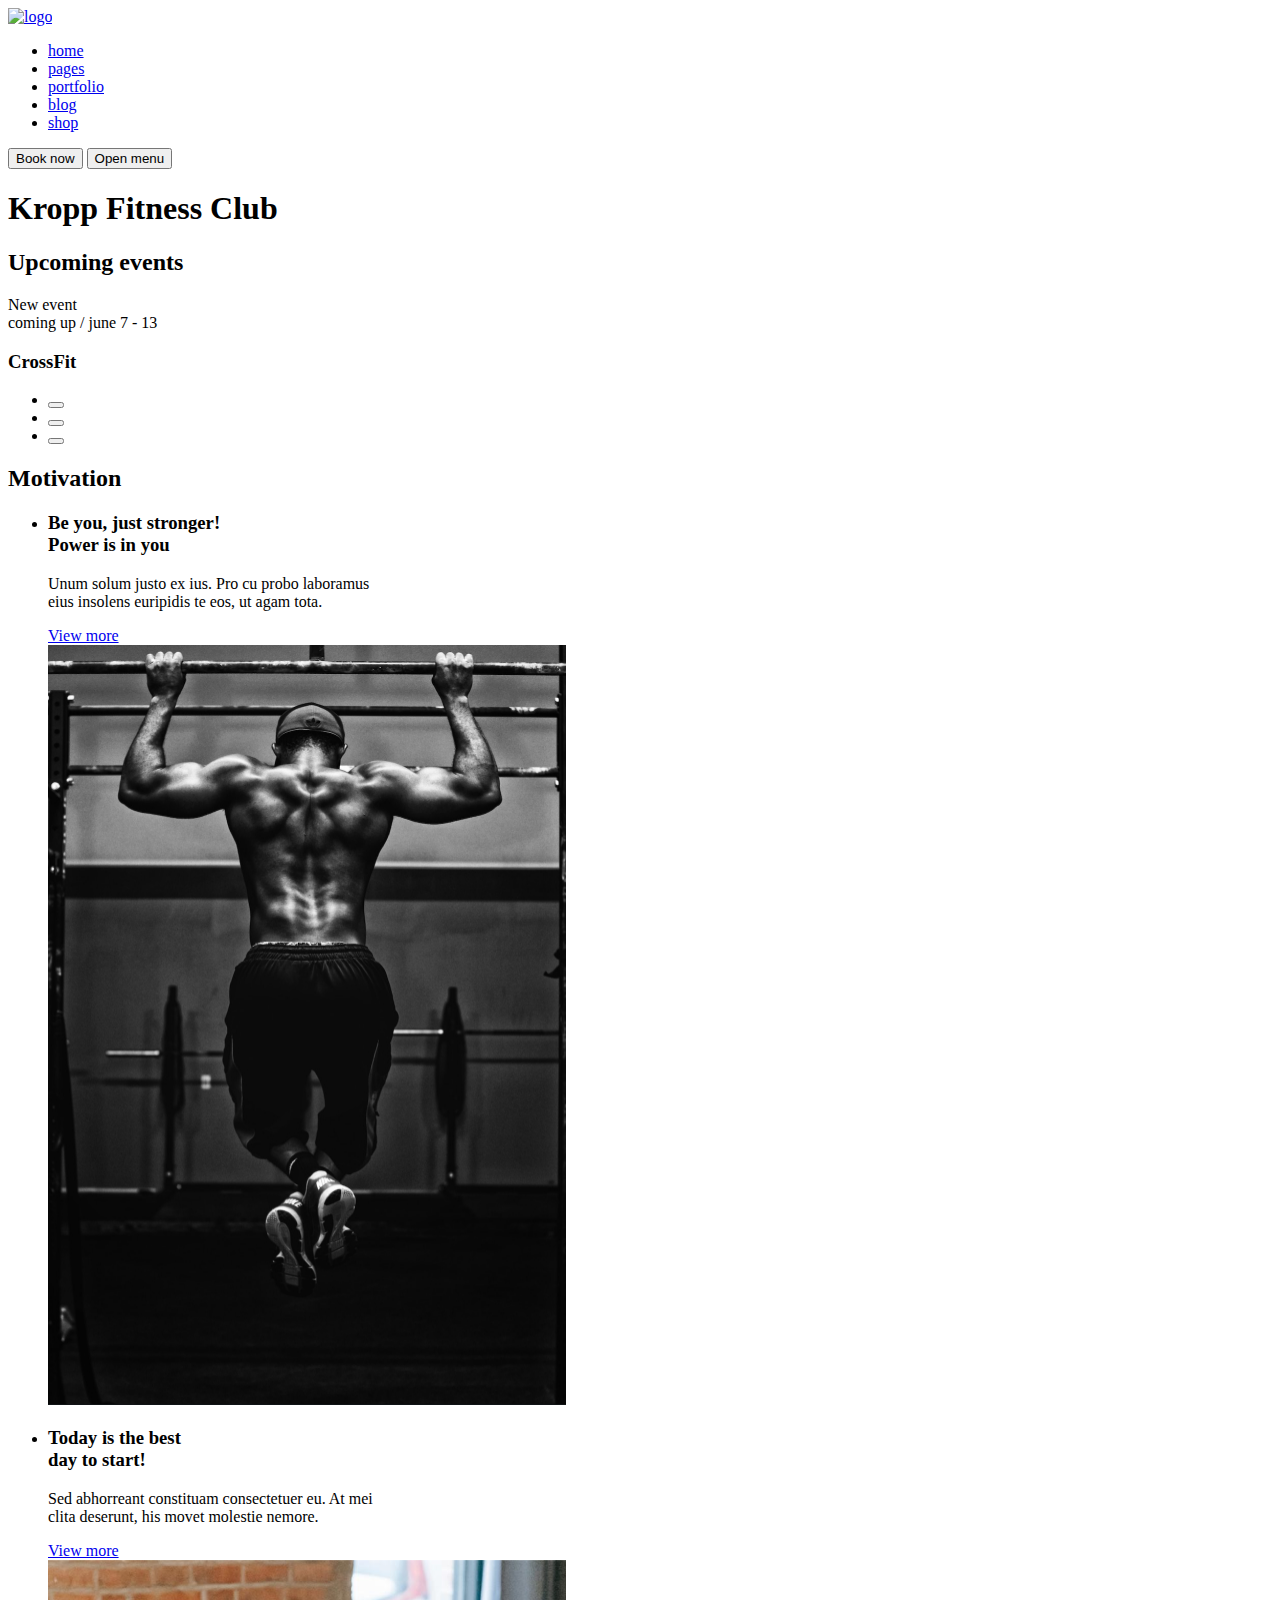
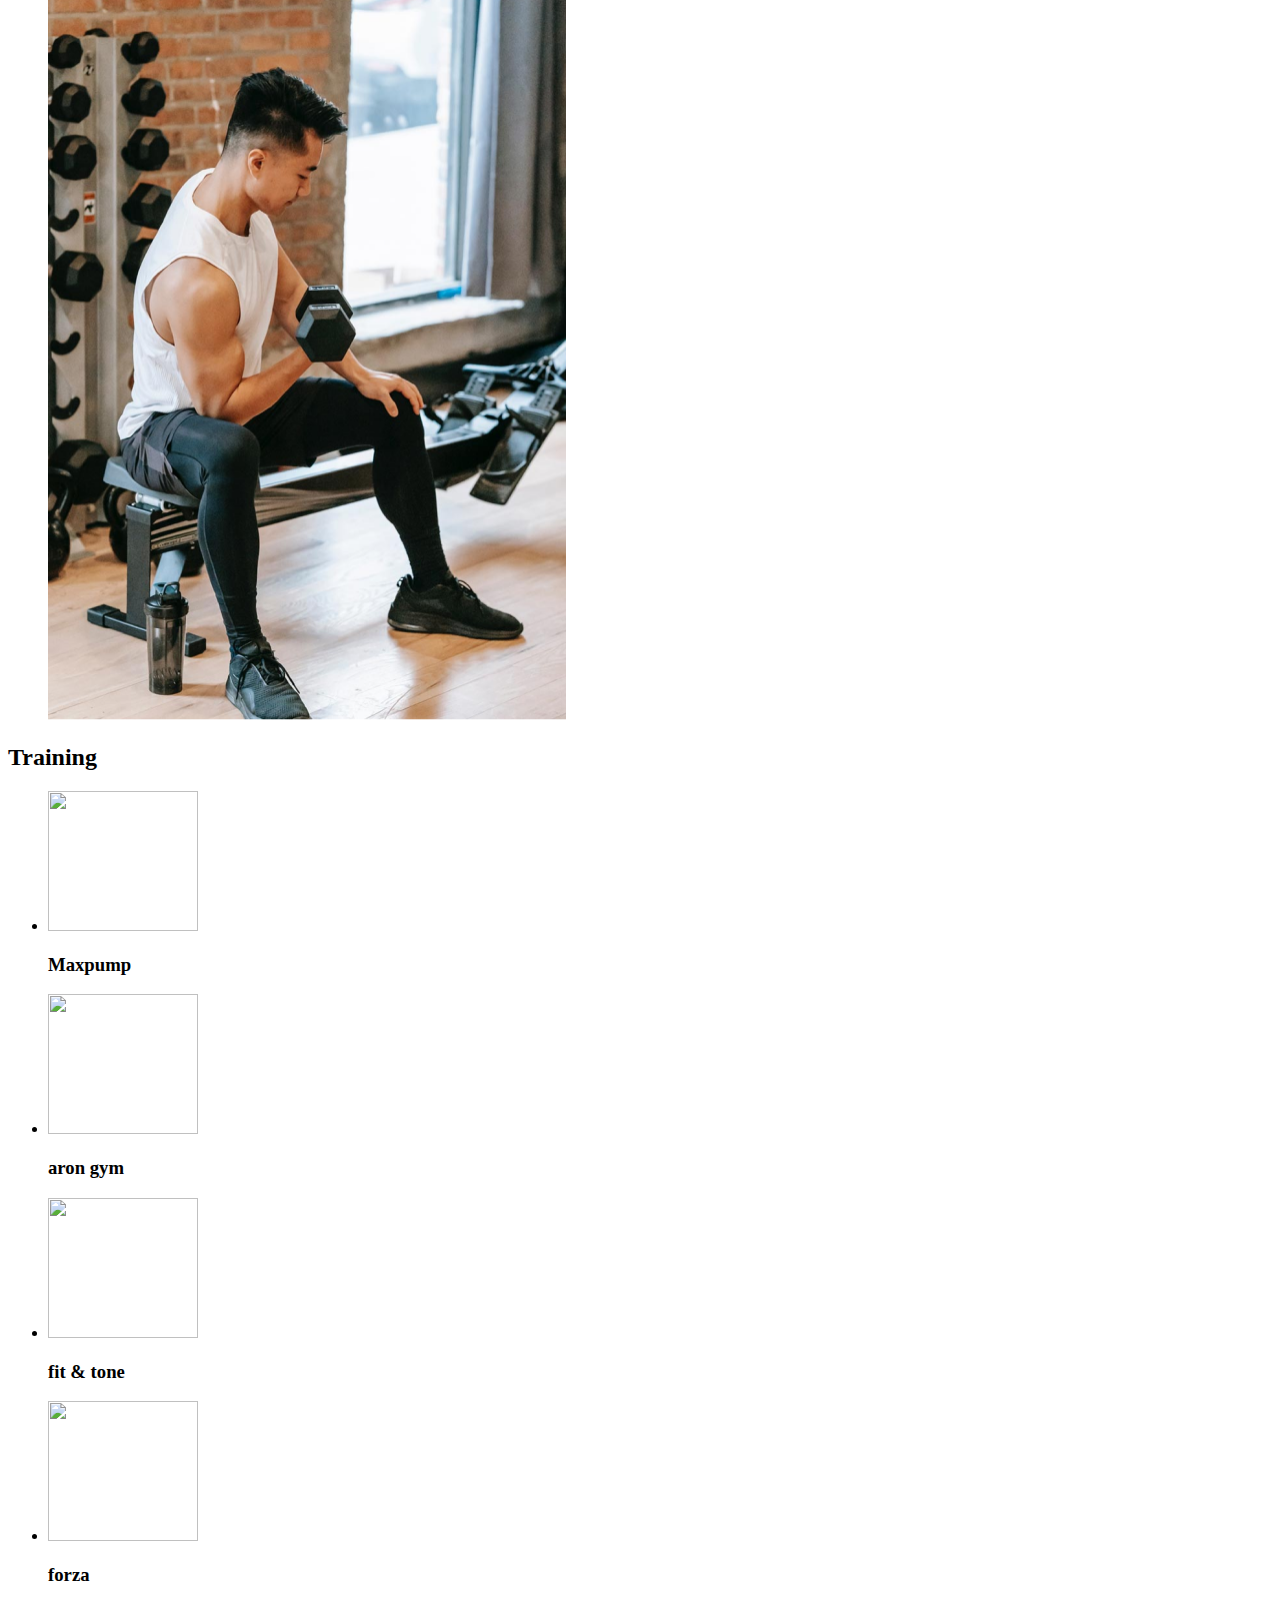
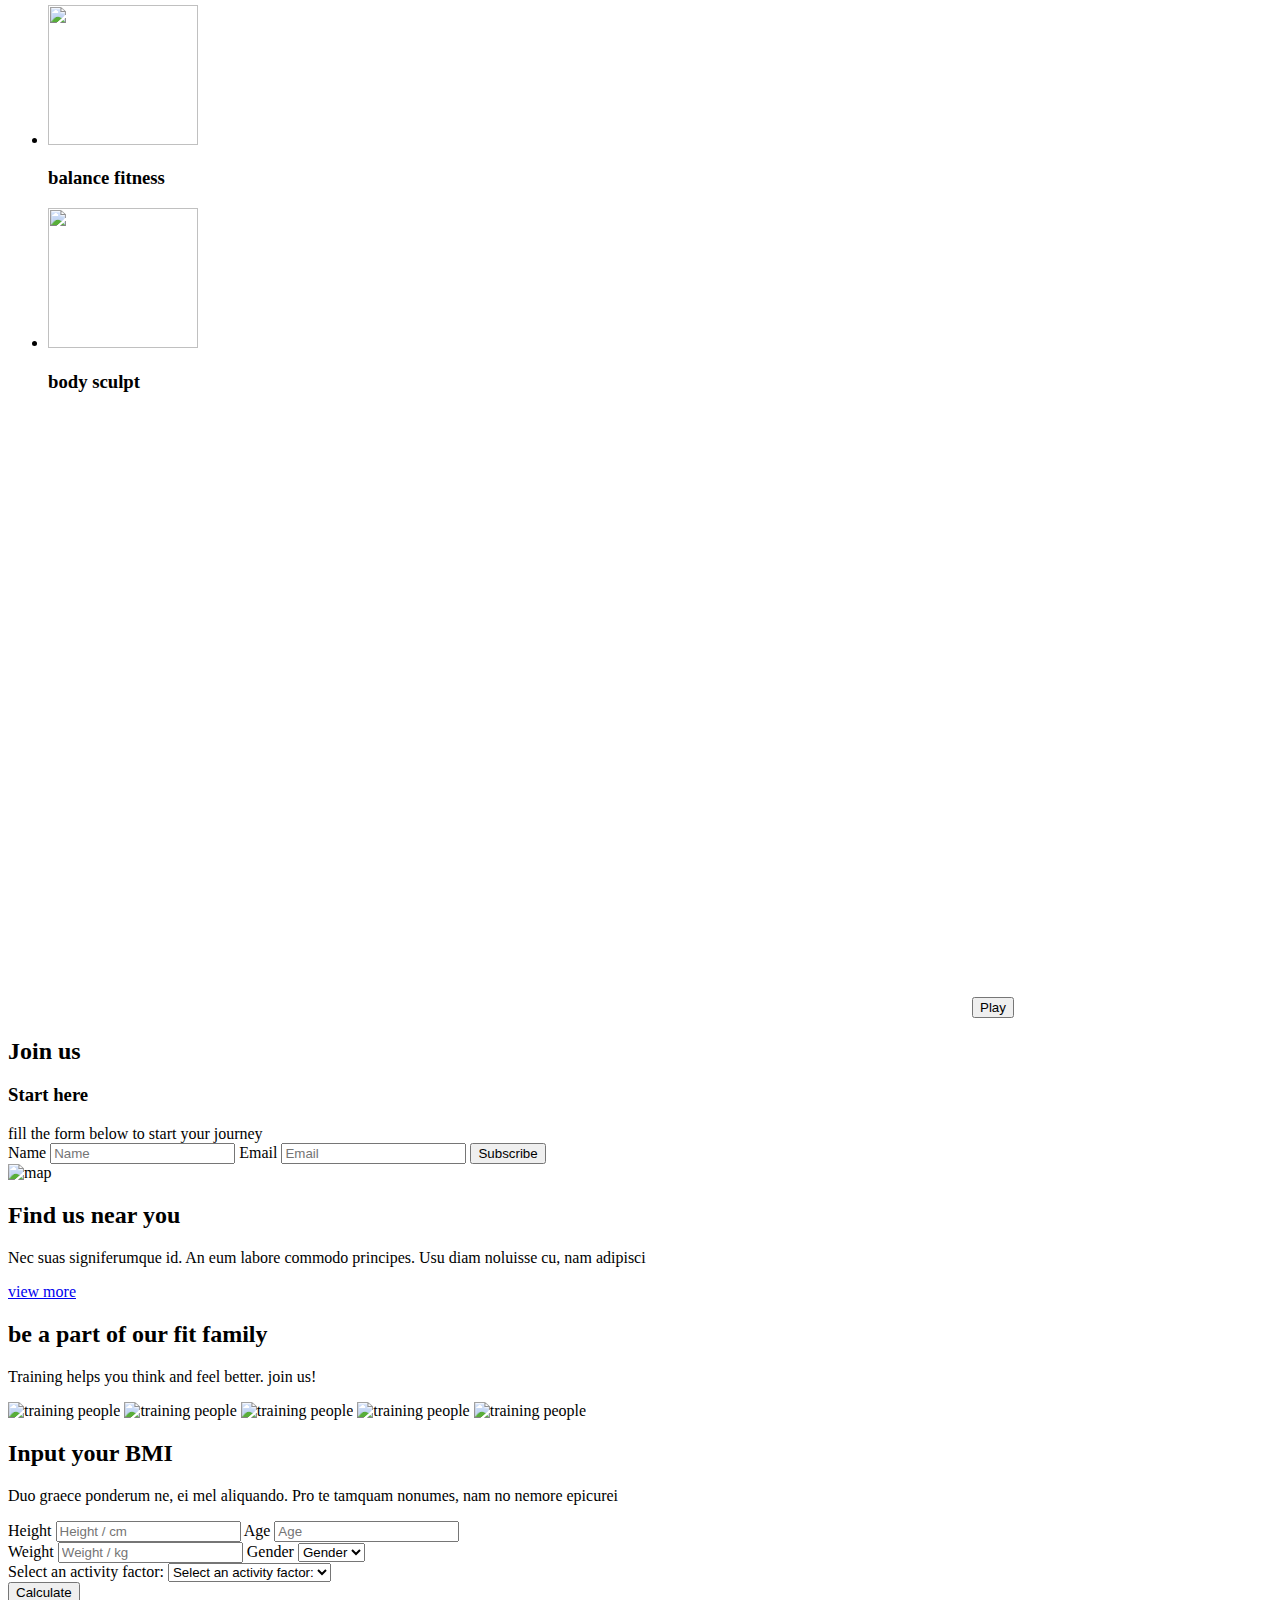
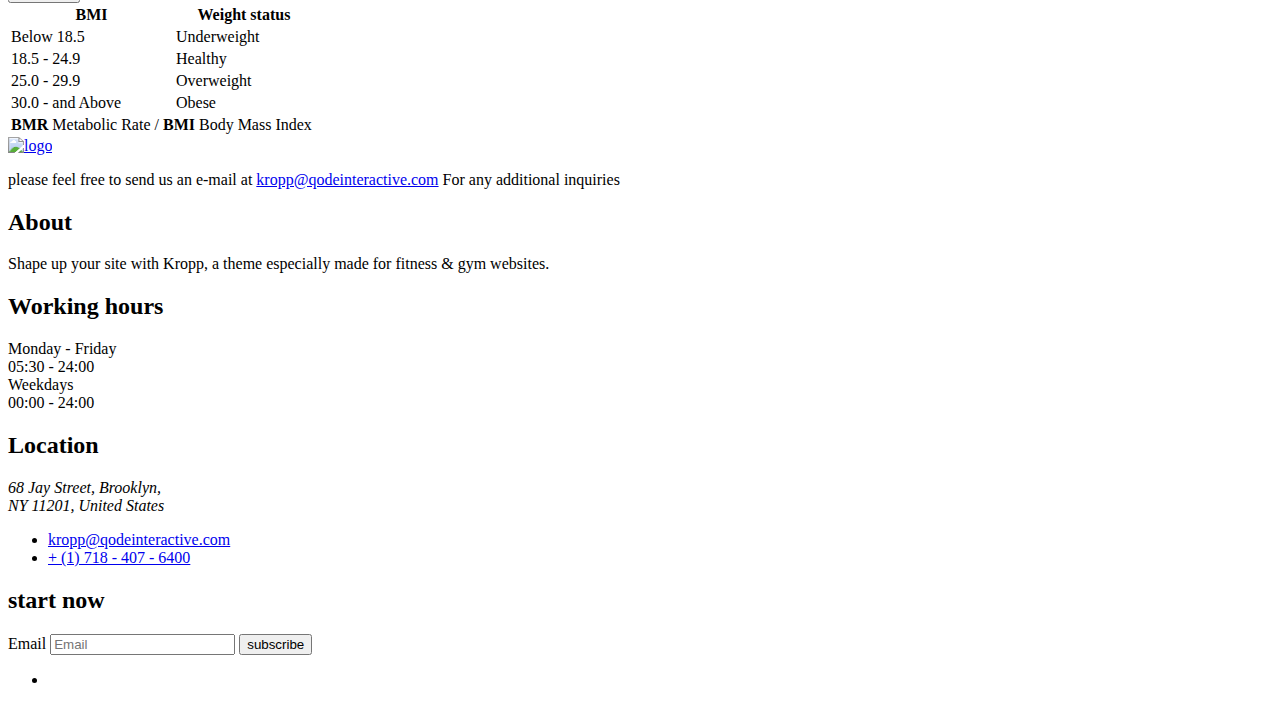
==== kropp/index.html @ 41c8ba0c "Add files via upload" ====
<!DOCTYPE html>
<html lang="en">
<head>
    <meta charset="UTF-8">
    <meta name="viewport" content="width=device-width, initial-scale=1.0">
    <title>CrossFit</title>
    <link rel="stylesheet" href="/src/css/style.css">
    <script src="/src/js/script.js"></script>
</head>
<body>
    <header class="header">
        <a href="/" class="header__logo">
            <img src="/src/icons/header-logo.png" alt="logo" class="header__logo-img" loading="lazy"><!-- loading="lazy" - атрибут лінивої загрузки можеш до всіх тегів img ставити його і не задумуватись чи треба чи ні, а можеш не до всіх, як хочеш -->
        </a> <!-- / - це ще одна заглушка окрім # -->
        
        <nav class="header-menu">
            <ul class="header-menu__list"><!-- маркерований неупорядочний список -->
                <li class="header-menu__item"><a href="/" class="header-menu__link current">home</a></li>
                <li class="header-menu__item"><a href="/" class="header-menu__link">pages</a></li>
                <li class="header-menu__item"><a href="/" class="header-menu__link">portfolio</a></li>
                <li class="header-menu__item"><a href="/" class="header-menu__link">blog</a></li>
                <li class="header-menu__item"><a href="/" class="header-menu__link">shop</a></li>
            </ul>
        </nav>
        
        <div class="header-actions">
            <button class="header-button">
                Book now
            </button>
            <button class="header-burger" type="button" title="Open menu">

                <span class="visually-hidden">Open menu</span>
                <span class="header-burger-line"></span><span class="header-burger-line"></span><span class="header-burger-line"></span>
            </button>
        </div>


    </header>

    <main class="content">
        <h1 class="visually-hidden">Kropp Fitness Club</h1>
        <section class="banner">
            <h2 class="visually-hidden">Upcoming events</h2>
            <div class="banner-body">
                <div class="banner-body__info">New event <br>
                    coming up / <time datetime="06-07">june 7</time>&nbsp;-&nbsp;<time datetime="06-13">13</time></div><!-- &nbsp; - це спецільний символ сутності пробіл короче -->
                <h3 class="banner-body__title">CrossFit</h3>
            </div>
            <div class="banner-pagination">
                <ul class="banner-pagination__list">
                    <li class="banner-pagination__item">
                        <button class="banner-pagination__button" type="button">

                        </button>
                    </li>
                    <li class="banner-pagination__item">
                        <button class="banner-pagination__button" type="button">
                            
                        </button>
                    </li>
                    <li class="banner-pagination__item">
                        <button class="banner-pagination__button current" type="button">
                            
                        </button>
                    </li>
                </ul>
            </div>
        </section><!-- Краще задавай всім кнопкам атрибут type бо якщо вони будуть у форма тобудуть проблеми бо тоді це будуть не кнопки а сабміти і вони обновлятимуть сторінку -->

        <section class="motivation">
            <h2 class="visually-hidden">Motivation</h2>
            <ul class="motivation__list">
                <li class="motivation__item">
                    <div class="motivation-card container">
                        <div class="motivation-card__body">
                            <h3 class="motivation-card__title backdrop-title title-medium" data-title="Strong"><!-- backdrop-title це для використання в інших тайтлах де похожа структура зборки, там де плюс і на задньому фоні прозорі надписі(клас створений щоб не повторювати одне і те саме декілька раз) --> <!-- data-title текст Strong будемо виводити за допомогою CSS -->
                                Be you, just stronger! <br> Power is in you
                            </h3>
                            <div class="motivation-card__descr">
                                <p>Unum solum justo ex ius. Pro cu probo laboramus <br> eius insolens euripidis te eos, ut agam tota.</p><!-- це тег параграфа, використовуй його щоб вставити якийсь мелкий текст -->
                            </div>
                            <a href="/" class="motivation-card__link button transparent">View more
                            </a>
                        </div>
                        <img src="./icons/pull-up.jpg" alt="pull-up" class="motivation-card__img" width="518" height="760">
                    </div><!-- клас контейнер обмежує ширину виосоту і тд -->
                </li>
                <li class="motivation__item">
                    <div class="motivation-card container">
                        <div class="motivation-card__body">
                            <h3 class="motivation-card__title backdrop-title title-medium" data-title="Strong"><!-- backdrop-title це для використання в інших тайтлах де похожа структура зборки, там де плюс і на задньому фоні прозорі надписі(клас створений щоб не повторювати одне і те саме декілька раз) --> <!-- data-title текст Strong будемо виводити за допомогою CSS -->
                                Today is the best <br> day to start!
                            </h3>
                            <div class="motivation-card__descr">
                                <p>Sed abhorreant constituam consectetuer eu. At mei <br> clita deserunt, his movet molestie nemore.</p><!-- це тег параграфа, використовуй його щоб вставити якийсь мелкий текст -->
                            </div>
                            <a href="/" class="motivation-card__link button transparent">View more
                            </a>
                        </div>
                        <img src="./icons/lifting_dumbbells.jpg" alt="man_dumbbells" class="motivation-card__img" width="518" height="760">
                    </div><!-- клас контейнер обмежує ширину виосоту і тд -->
                </li>
            </ul>
        </section>

        <section class="training">
            <h2 class="visually-hidden">Training</h2>
            <ul class="training-list">
                <li class="training-list__item">
                    <img src="/src/icons/inner.svg" alt="" class="training-list__img" width="150" height="140"><!-- якщо в alt нічого не вставити(не видаляти а нічого не вставити то скрінрідер пропустить це зображення) -->
                    <h3 class="training-list__title">Maxpump</h3>
                </li>
                <li class="training-list__item">
                    <img src="/src/icons/triangle.svg" alt="" class="training-list__img" width="150" height="140"><!-- якщо в alt нічого не вставити(не видаляти а нічого не вставити то скрінрідер пропустить це зображення) -->
                    <h3 class="training-list__title">aron gym</h3>
                </li>
                <li class="training-list__item">
                    <img src="/src/icons/Frame.svg" alt="" class="training-list__img" width="150" height="140"><!-- якщо в alt нічого не вставити(не видаляти а нічого не вставити то скрінрідер пропустить це зображення) -->
                    <h3 class="training-list__title">fit & tone</h3>
                </li>
                <li class="training-list__item">
                    <img src="/src/icons/forza.svg" alt="" class="training-list__img" width="150" height="140"><!-- якщо в alt нічого не вставити(не видаляти а нічого не вставити то скрінрідер пропустить це зображення) -->
                    <h3 class="training-list__title">forza</h3>
                </li>
                <li class="training-list__item">
                    <img src="/src/icons/spiral.svg" alt="" class="training-list__img" width="150" height="140"><!-- якщо в alt нічого не вставити(не видаляти а нічого не вставити то скрінрідер пропустить це зображення) -->
                    <h3 class="training-list__title">balance fitness</h3>
                </li>
                <li class="training-list__item">
                    <img src="/src/icons/sixtor.svg" alt="" class="training-list__img" width="150" height="140"><!-- якщо в alt нічого не вставити(не видаляти а нічого не вставити то скрінрідер пропустить це зображення) -->
                    <h3 class="training-list__title">body sculpt</h3>
                </li>
            </ul>
        </section>

        <section class="join-us">
            <div class="join-us__video-wrapper">
                <video src="" class="join-us__video" width="960" height="600" poster="/src/icons/body9.jpg"></video>
                <button class="join-us__play">Play</button>
            </div>
            <div class="join-us__body container">
                <h2 class="join-us__title">
                    Join us
                </h2>
                <form action="" class="join-us__form">
                    <header class="join-us__form-header">
                        <h3 class="join-us__form-title backdrop-title centered title-big" data-title="Go!">Start here<!-- data-title це атрибут/текст на фон --></h3>
                        <div class="join-us__form-subtitle">
                            fill the form below to start your journey
                        </div>
                    </header>
                    <div class="join-us__form-body">
                        <label class="visually-hidden" for="username">Name</label>
                        <input type="text" class="join-us__form-input input" id="username" placeholder="Name">

                        <label class="visually-hidden" for="email">Email</label>
                        <input type="text" class="join-us__form-input input" id="email" placeholder="Email" type="email">
                        <button class="join-us__form-button button transparent" type="submit">Subscribe</button>
                    </div>
                </form>
            </div>
        </section>

        <section class="location">
            <img src="/src/icons/div.gm-style.jpg" alt="map" class="location__map" width="960" height="600">
            <div class="location__body">
                <h2 class="location__title title-medium backdrop-title centered" data-title="look">Find us near you</h2>
            <div class="location__descr">
                <p>Nec suas signiferumque id. An eum labore commodo principes. Usu diam noluisse cu, nam adipisci</p>
            </div>
            <a href="/" class="location__button button transparent">view more</a>
            </div>
        </section>

        <section class="family">
            <header class="family-header container">
                <h2 class="family__title title-big backdrop-title centered" data-title="part">
                    be a part of our fit family
                </h2>
                <div class="family__descr section-descr">
                    <p>
                        Training helps you think and feel better. join us!
                    </p>
                </div>
            </header>
            <div class="family__body container-wide">
                <img src="/src/img/family/6.jpg" alt="training people" class="family__img" width="414" height="479">
                <img src="/src/img/family/2.jpg" alt="training people" class="family__img" width="744" height="479">
                <img src="/src/img/family/3.jpg" alt="training people" class="family__img" width="396" height="479">
                <img src="/src/img/family/4.jpg" alt="training people" class="family__img" width="396" height="479">
                <img src="/src/img/family/6.jpg" alt="training people" class="family__img" width="414" height="479">
            </div>
        </section>

        <section class="calculate">
            <div class="calculate__inner container">
                <div class="calculate__body">
                    <h2 class="calculate__title title-medium backdrop-title" data-title="BMI">
                        Input your BMI
                    </h2>
                    <div class="calculate__descr">
                        <p>Duo graece ponderum ne, ei mel aliquando. Pro te tamquam nonumes, nam no nemore epicurei</p>
                    </div>
                    <form class="calculate__form">
                        <div class="calculate__form-body">
                            <div>
                                <label class="visually-hidden" for="Height">Height</label>
                                <input type="text" class="calculate__form-input input" id="Height" type="number" placeholder="Height / cm">
                                <label class="visually-hidden" for="Age">Age</label>
                                <input type="text" class="calculate__form-input input" id="Age" type="number" placeholder="Age">
                            </div>
                            <div>
                                <label class="visually-hidden" for="Weight">Weight</label>
                                <input type="text" class="calculate__form-input input" id="Weight" type="number" placeholder="Weight / kg">
                                <label class="visually-hidden" for="gender">Gender</label>
                                <select name="" id="" class="calculate__input input" id="gender" required>
                                <option value="" disabled selected>Gender</option><!-- тут зробили так щоб писалось на формі гендер поки користувач не почне вибирати свій гендер -->
                                <option value="male">Male</option><!-- тут зробили вибір гендеру -->
                                <option value="female">Female</option>
                                </select>
                            </div>
                            <label class="visually-hidden" for="activity-factor">Select an activity factor:</label>
                            <select name="" id="" class="calculate__input input wide" id="activity-factor" required>
                                <option value="" disabled selected>Select an activity factor:</option><!-- тут зробили так щоб писалось на формі гендер поки користувач не почне вибирати свій гендер -->
                                <option value="1">1</option><!-- тут зробили вибір гендеру -->
                                <option value="2">2</option>
                            </select>

                        </div>
                        <button class="calculate__button button transparent" type="submit">
                            Calculate
                        </button>
                    </form>
                </div>
                <div class="calculate__wrapper">
                    <table class="calculate__table">
                        <!-- тут симантичні теги -->
                        <thead>
                            <tr>
                                <th>BMI</th>
                                <th>Weight status</th>
                            </tr>
                        </thead>
                        <tbody>
                            <tr>
                                <td>Below 18.5</td>
                                <td>Underweight</td>
                            </tr>
                            <tr>
                                <td>18.5 - 24.9</td>
                                <td>Healthy</td>
                            </tr>
                            <tr>
                                <td>25.0 - 29.9</td>
                                <td>Overweight</td>
                            </tr>
                            <tr>
                                <td>30.0 - and Above</td>
                                <td>Obese</td>
                            </tr>
                        </tbody>
                        <tfoot>
                            <tr>
                                <td colspan="2"><b>BMR</b><!-- шоб жирний текст був -->  Metabolic Rate / <b>BMI</b>  Body Mass Index</td>
                            </tr>
                        </tfoot>
                    </table><!-- симантичні теги і ще якась фігня в середині по типу ul i li -->
                </div>
            </div>
        </section>
        
    </main><!-- футер за main має бути -->
    <footer class="footer">
        <div class="footer__main">
            <div class="footer__main-inner container">
                <header class="footer__header">
                    <a href="/" class="footer__logo">
                        <img src="/src/icons/header-logo.png" alt="logo" class="footer__logo-img" width="270" height="50" loading="lazy"><!-- loading="lazy" - атрибут лінивої загрузки можеш до всіх тегів img ставити його і не задумуватись чи треба чи ні, а можеш не до всіх, як хочеш -->
                    </a>
                    <p class="footer__descr">
                        please feel free to send us an e-mail at <!-- це класна фіча щоб користувачу браузер предложив переключитись на пошту для письма --><a href="mailto:kropp@qodeinteractive.com">kropp@qodeinteractive.com</a> For any additional inquiries
                    </p>
                </header>
                <div class="footer__body">
                    <div class="footer__column">
                        <h2 class="footer__column-title">
                            About
                        </h2>
                        <p class="footer__about">
                            Shape up your site with Kropp,
                            a theme especially made for
                            fitness & gym websites.
                        </p>
                    </div>
                    <div class="footer__column">
                        <h2 class="footer__column-title">
                            Working hours
                        </h2>
                        <p class="footer__about">
                            <div class="footer__schedule">
                                Monday - Friday <br>
                                <time datetime="05:30/24:00">05:30 - 24:00</time>
                            </div>
                            <div class="footer__schedule">
                                Weekdays <br>
                                <time datetime="00:00/24:00">00:00 - 24:00</time>
                            </div>
                        </p>
                    </div>
                    <div class="footer__column">
                        <h2 class="footer__column-title">
                            Location
                        </h2>
                        <address class="footer__address">
                            68 Jay Street, Brooklyn, <br>
                            NY 11201, United States
                        </address>
                        <div class="footer__contacts">
                            <ul class="footer__contacts-list">
                                <li class="footer__contacts-item">
                                    <a href="mailto:kropp@qodeinteractive.com" class="footer__contacts-link">
                                        kropp@qodeinteractive.com          
                                    </a>
                                </li>
                                <li class="footer__contacts-item">
                                    <a href="tel:+17184076400" class="footer__contacts-link">
                                        + (1) 718 - 407 - 6400         
                                    </a>
                                </li>
                            </ul>
                        </div>
                    </div>
                    <div class="footer__column">
                        <h2 class="footer__column-title has-arrow">
                            start now
                        </h2>
                        <form class="footer__subscribe">
                            <label for="subscribe-email" class="visually-hidden">Email</label>
                            <input id="subscribe-email" type="email" placeholder="Email" class="footer-subscribe-input input">
                            <button class="footer__subscribe-button" type="submit" title="subscribe">

                                <span class="visually-hidden">subscribe</span>
                            </button>
                        </form>
                        <div class="footer__soc1als">
                            <ul class="footer__soc1als-list">
                                <li class="footer__soc1als-item">
                                    <a href="" class="footer__soc1als-link" target="_blank">
                                        
                                    </a>
                                </li>
                            </ul>
                        </div><!-- через те що адблокери скривають сіціальні мережі потрібно і замінити на 1 -->
                    </div>
                </div>
            </div>
        </div>
        <div class="footer__extra">
            <div class="footer__extra-inner container">
            </div>
        </div>
    </footer>
</body>
</html>
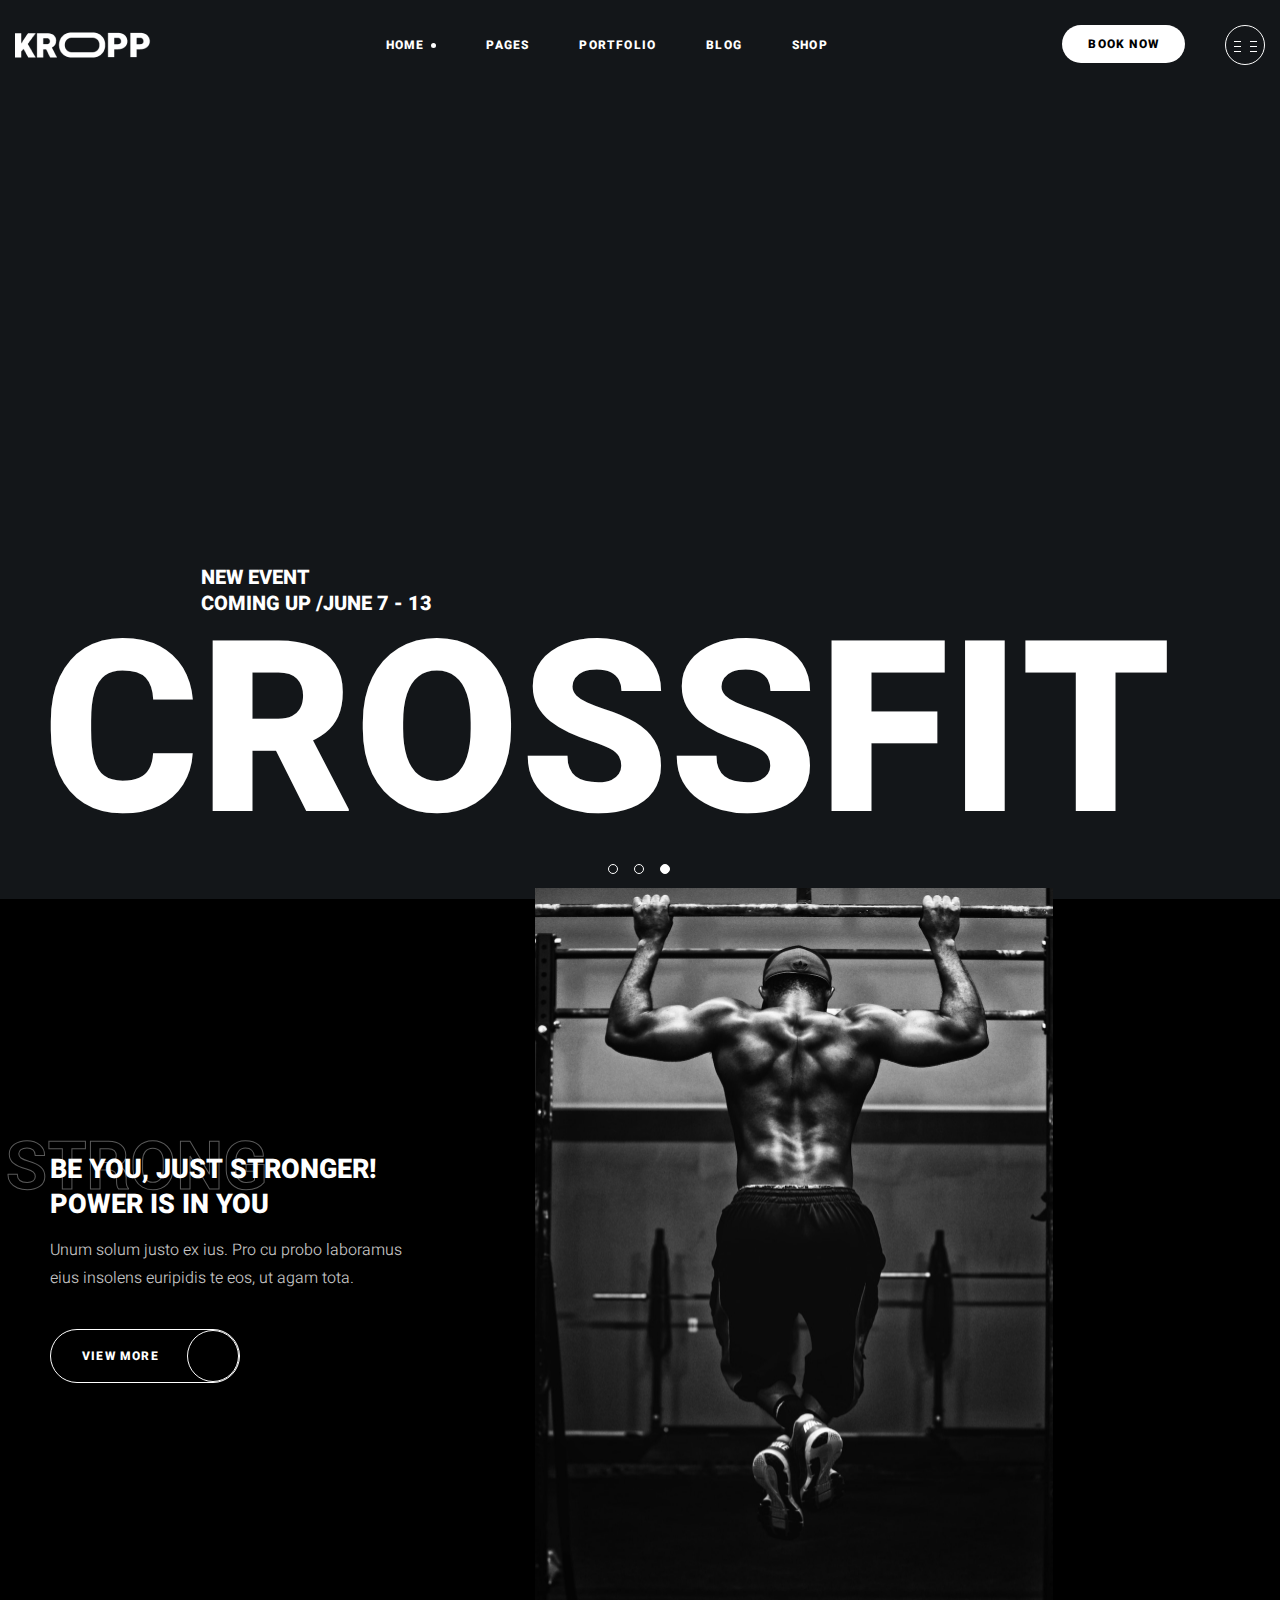
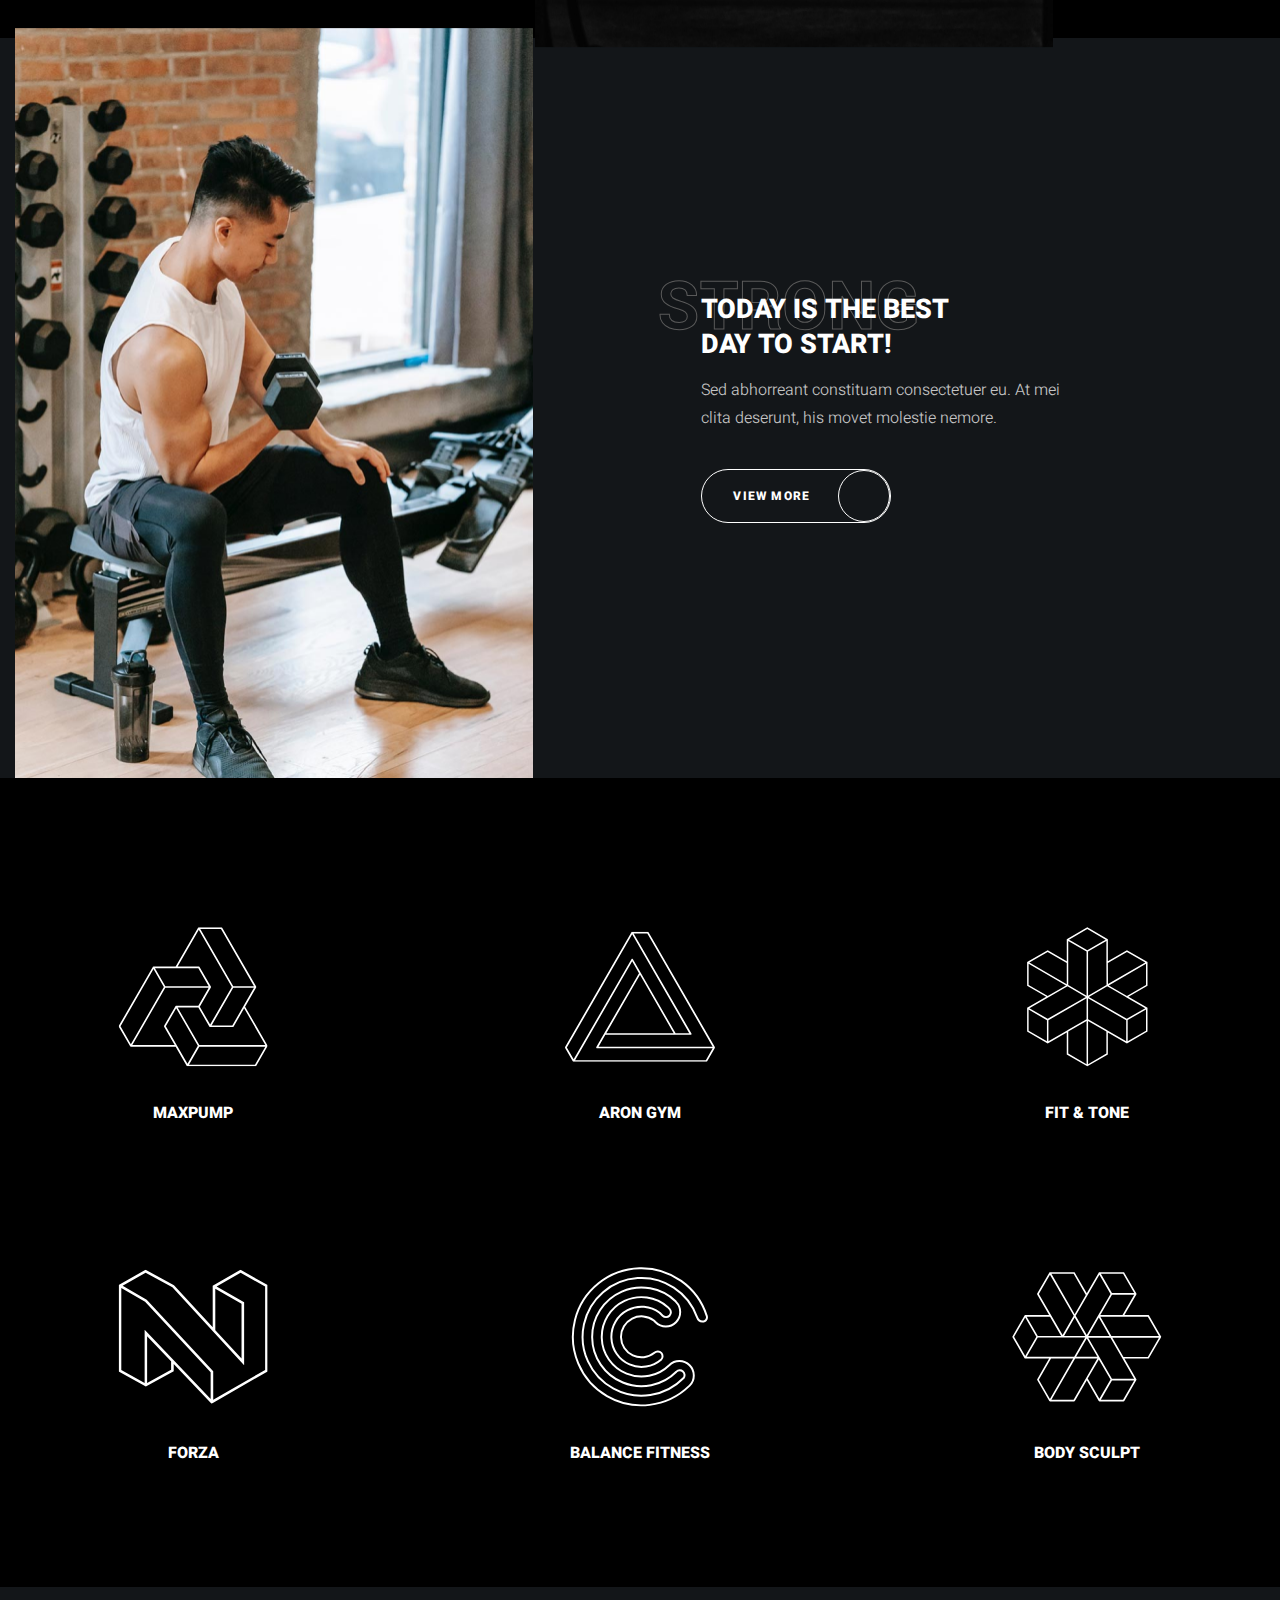
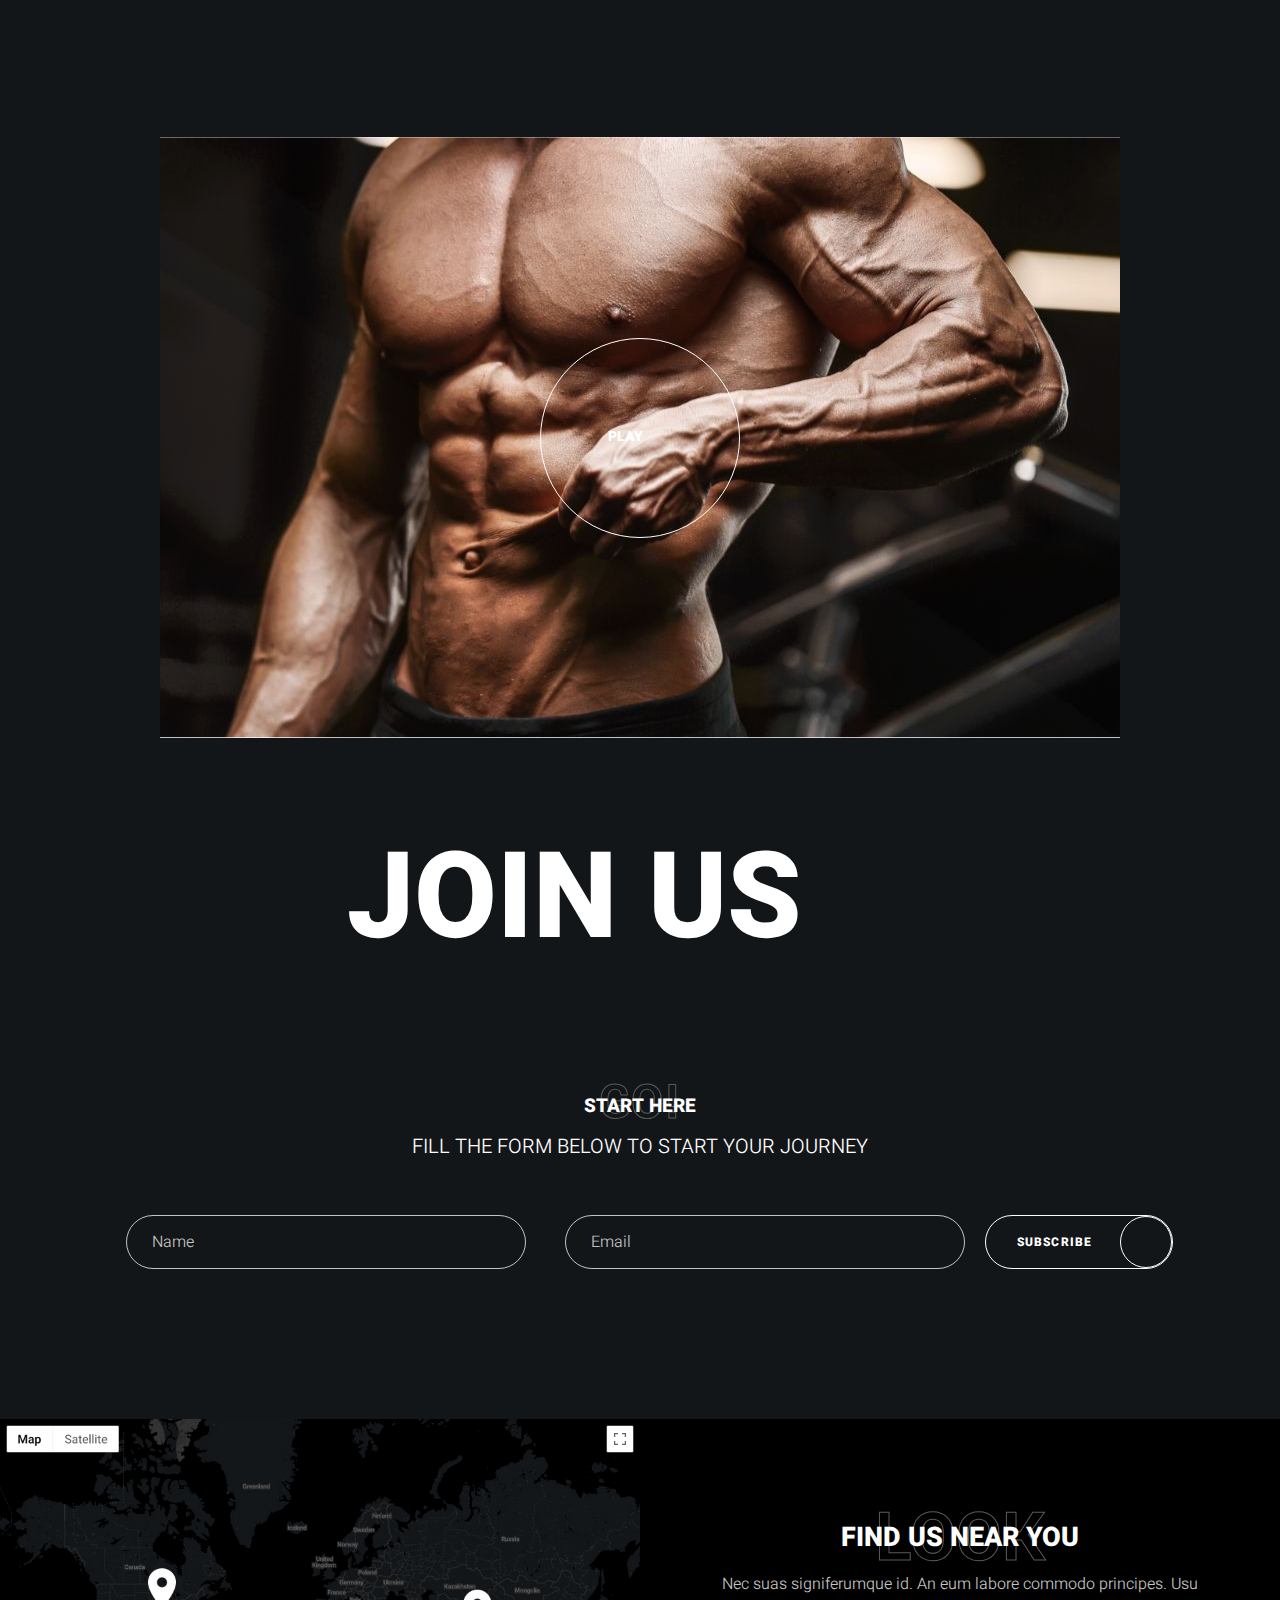
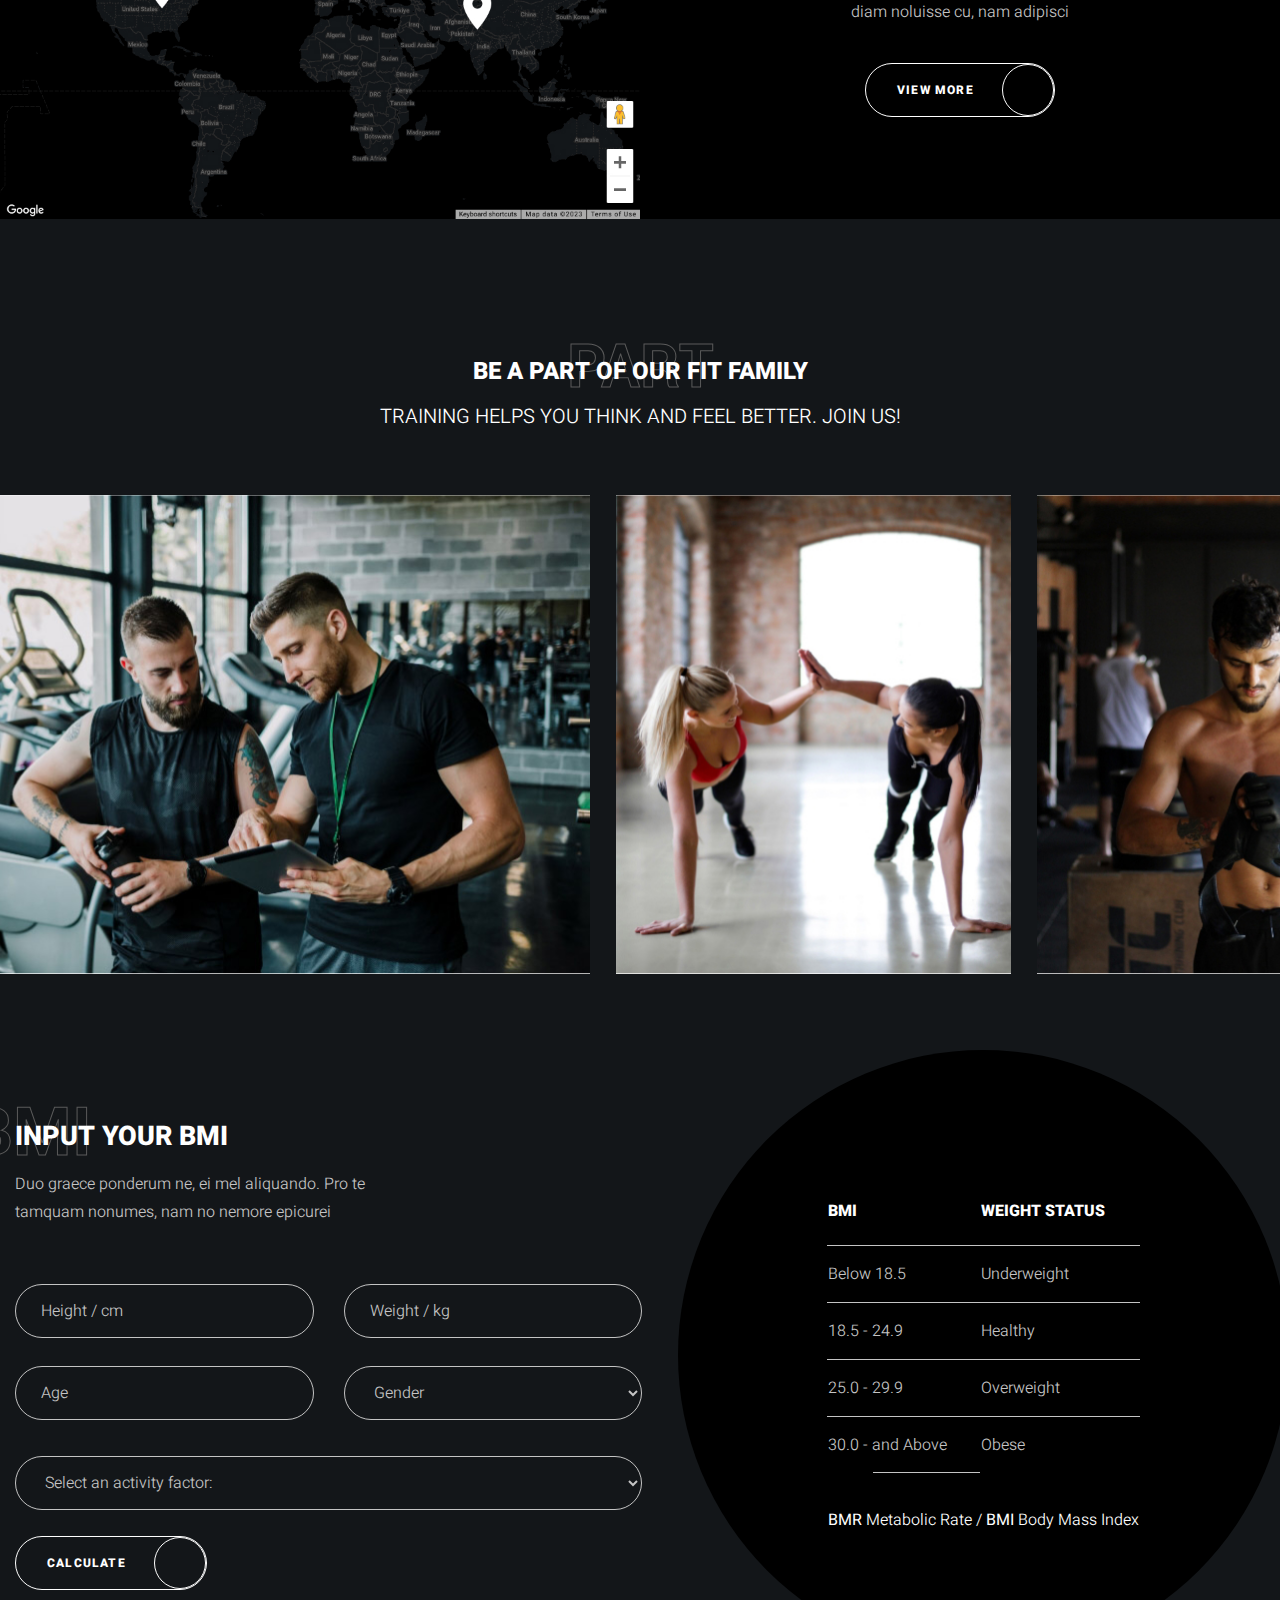
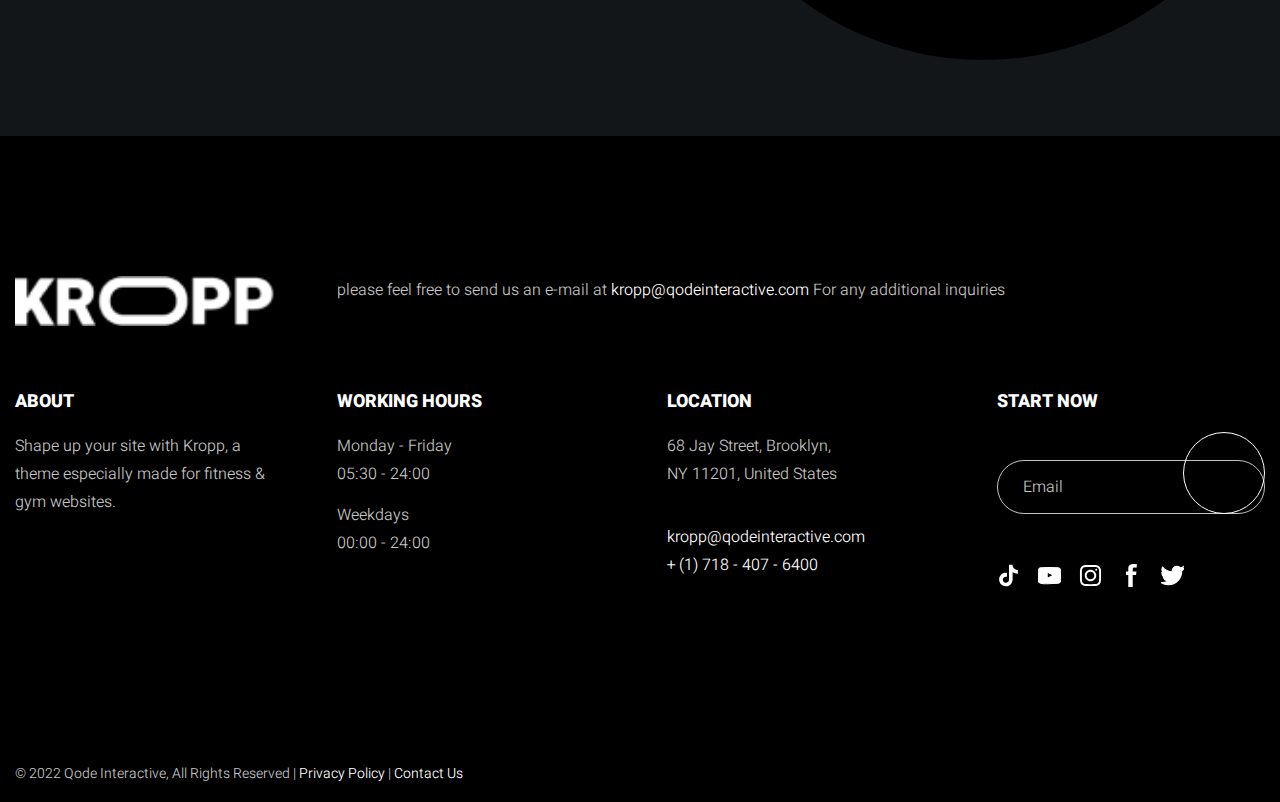
==== commit 7b86ac44: "Add files via upload" ====
--- a/kropp/index.html
+++ b/kropp/index.html
@@ -4,13 +4,13 @@
     <meta charset="UTF-8">
     <meta name="viewport" content="width=device-width, initial-scale=1.0">
     <title>CrossFit</title>
-    <link rel="stylesheet" href="/src/css/style.css">
+    <link rel="stylesheet" href="css/style.css">
     <script src="/src/js/script.js"></script>
 </head>
 <body>
     <header class="header">
         <a href="/" class="header__logo">
-            <img src="/src/icons/header-logo.png" alt="logo" class="header__logo-img" loading="lazy"><!-- loading="lazy" - атрибут лінивої загрузки можеш до всіх тегів img ставити його і не задумуватись чи треба чи ні, а можеш не до всіх, як хочеш -->
+            <img src="icons/header-logo.png" alt="logo" class="header__logo-img" loading="lazy"><!-- loading="lazy" - атрибут лінивої загрузки можеш до всіх тегів img ставити його і не задумуватись чи треба чи ні, а можеш не до всіх, як хочеш -->
         </a> <!-- / - це ще одна заглушка окрім # -->
         
         <nav class="header-menu">
@@ -107,27 +107,27 @@
             <h2 class="visually-hidden">Training</h2>
             <ul class="training-list">
                 <li class="training-list__item">
-                    <img src="/src/icons/inner.svg" alt="" class="training-list__img" width="150" height="140"><!-- якщо в alt нічого не вставити(не видаляти а нічого не вставити то скрінрідер пропустить це зображення) -->
+                    <img src="icons/inner.svg" alt="" class="training-list__img" width="150" height="140"><!-- якщо в alt нічого не вставити(не видаляти а нічого не вставити то скрінрідер пропустить це зображення) -->
                     <h3 class="training-list__title">Maxpump</h3>
                 </li>
                 <li class="training-list__item">
-                    <img src="/src/icons/triangle.svg" alt="" class="training-list__img" width="150" height="140"><!-- якщо в alt нічого не вставити(не видаляти а нічого не вставити то скрінрідер пропустить це зображення) -->
+                    <img src="icons/triangle.svg" alt="" class="training-list__img" width="150" height="140"><!-- якщо в alt нічого не вставити(не видаляти а нічого не вставити то скрінрідер пропустить це зображення) -->
                     <h3 class="training-list__title">aron gym</h3>
                 </li>
                 <li class="training-list__item">
-                    <img src="/src/icons/Frame.svg" alt="" class="training-list__img" width="150" height="140"><!-- якщо в alt нічого не вставити(не видаляти а нічого не вставити то скрінрідер пропустить це зображення) -->
+                    <img src="icons/Frame.svg" alt="" class="training-list__img" width="150" height="140"><!-- якщо в alt нічого не вставити(не видаляти а нічого не вставити то скрінрідер пропустить це зображення) -->
                     <h3 class="training-list__title">fit & tone</h3>
                 </li>
                 <li class="training-list__item">
-                    <img src="/src/icons/forza.svg" alt="" class="training-list__img" width="150" height="140"><!-- якщо в alt нічого не вставити(не видаляти а нічого не вставити то скрінрідер пропустить це зображення) -->
+                    <img src="icons/forza.svg" alt="" class="training-list__img" width="150" height="140"><!-- якщо в alt нічого не вставити(не видаляти а нічого не вставити то скрінрідер пропустить це зображення) -->
                     <h3 class="training-list__title">forza</h3>
                 </li>
                 <li class="training-list__item">
-                    <img src="/src/icons/spiral.svg" alt="" class="training-list__img" width="150" height="140"><!-- якщо в alt нічого не вставити(не видаляти а нічого не вставити то скрінрідер пропустить це зображення) -->
+                    <img src="icons/spiral.svg" alt="" class="training-list__img" width="150" height="140"><!-- якщо в alt нічого не вставити(не видаляти а нічого не вставити то скрінрідер пропустить це зображення) -->
                     <h3 class="training-list__title">balance fitness</h3>
                 </li>
                 <li class="training-list__item">
-                    <img src="/src/icons/sixtor.svg" alt="" class="training-list__img" width="150" height="140"><!-- якщо в alt нічого не вставити(не видаляти а нічого не вставити то скрінрідер пропустить це зображення) -->
+                    <img src="icons/sixtor.svg" alt="" class="training-list__img" width="150" height="140"><!-- якщо в alt нічого не вставити(не видаляти а нічого не вставити то скрінрідер пропустить це зображення) -->
                     <h3 class="training-list__title">body sculpt</h3>
                 </li>
             </ul>
@@ -135,7 +135,7 @@
 
         <section class="join-us">
             <div class="join-us__video-wrapper">
-                <video src="" class="join-us__video" width="960" height="600" poster="/src/icons/body9.jpg"></video>
+                <video src="" class="join-us__video" width="960" height="600" poster="icons/body9.jpg"></video>
                 <button class="join-us__play">Play</button>
             </div>
             <div class="join-us__body container">
@@ -162,7 +162,7 @@
         </section>
 
         <section class="location">
-            <img src="/src/icons/div.gm-style.jpg" alt="map" class="location__map" width="960" height="600">
+            <img src="icons/div.gm-style.jpg" alt="map" class="location__map" width="960" height="600">
             <div class="location__body">
                 <h2 class="location__title title-medium backdrop-title centered" data-title="look">Find us near you</h2>
             <div class="location__descr">
@@ -184,11 +184,11 @@
                 </div>
             </header>
             <div class="family__body container-wide">
-                <img src="/src/img/family/6.jpg" alt="training people" class="family__img" width="414" height="479">
-                <img src="/src/img/family/2.jpg" alt="training people" class="family__img" width="744" height="479">
-                <img src="/src/img/family/3.jpg" alt="training people" class="family__img" width="396" height="479">
-                <img src="/src/img/family/4.jpg" alt="training people" class="family__img" width="396" height="479">
-                <img src="/src/img/family/6.jpg" alt="training people" class="family__img" width="414" height="479">
+                <img src="img/family/6.jpg" alt="training people" class="family__img" width="414" height="479">
+                <img src="img/family/2.jpg" alt="training people" class="family__img" width="744" height="479">
+                <img src="img/family/3.jpg" alt="training people" class="family__img" width="396" height="479">
+                <img src="img/family/4.jpg" alt="training people" class="family__img" width="396" height="479">
+                <img src="img/family/6.jpg" alt="training people" class="family__img" width="414" height="479">
             </div>
         </section>
 
@@ -271,94 +271,154 @@
         
     </main><!-- футер за main має бути -->
     <footer class="footer">
-        <div class="footer__main">
-            <div class="footer__main-inner container">
-                <header class="footer__header">
-                    <a href="/" class="footer__logo">
-                        <img src="/src/icons/header-logo.png" alt="logo" class="footer__logo-img" width="270" height="50" loading="lazy"><!-- loading="lazy" - атрибут лінивої загрузки можеш до всіх тегів img ставити його і не задумуватись чи треба чи ні, а можеш не до всіх, як хочеш -->
-                    </a>
-                    <p class="footer__descr">
-                        please feel free to send us an e-mail at <!-- це класна фіча щоб користувачу браузер предложив переключитись на пошту для письма --><a href="mailto:kropp@qodeinteractive.com">kropp@qodeinteractive.com</a> For any additional inquiries
-                    </p>
-                </header>
-                <div class="footer__body">
-                    <div class="footer__column">
-                        <h2 class="footer__column-title">
-                            About
-                        </h2>
-                        <p class="footer__about">
-                            Shape up your site with Kropp,
-                            a theme especially made for
-                            fitness & gym websites.
-                        </p>
-                    </div>
-                    <div class="footer__column">
-                        <h2 class="footer__column-title">
-                            Working hours
-                        </h2>
-                        <p class="footer__about">
-                            <div class="footer__schedule">
-                                Monday - Friday <br>
-                                <time datetime="05:30/24:00">05:30 - 24:00</time>
-                            </div>
-                            <div class="footer__schedule">
-                                Weekdays <br>
-                                <time datetime="00:00/24:00">00:00 - 24:00</time>
-                            </div>
-                        </p>
-                    </div>
-                    <div class="footer__column">
-                        <h2 class="footer__column-title">
-                            Location
-                        </h2>
-                        <address class="footer__address">
-                            68 Jay Street, Brooklyn, <br>
-                            NY 11201, United States
-                        </address>
-                        <div class="footer__contacts">
-                            <ul class="footer__contacts-list">
-                                <li class="footer__contacts-item">
-                                    <a href="mailto:kropp@qodeinteractive.com" class="footer__contacts-link">
-                                        kropp@qodeinteractive.com          
-                                    </a>
-                                </li>
-                                <li class="footer__contacts-item">
-                                    <a href="tel:+17184076400" class="footer__contacts-link">
-                                        + (1) 718 - 407 - 6400         
-                                    </a>
-                                </li>
-                            </ul>
-                        </div>
-                    </div>
-                    <div class="footer__column">
-                        <h2 class="footer__column-title has-arrow">
-                            start now
-                        </h2>
-                        <form class="footer__subscribe">
-                            <label for="subscribe-email" class="visually-hidden">Email</label>
-                            <input id="subscribe-email" type="email" placeholder="Email" class="footer-subscribe-input input">
-                            <button class="footer__subscribe-button" type="submit" title="subscribe">
-
-                                <span class="visually-hidden">subscribe</span>
-                            </button>
-                        </form>
-                        <div class="footer__soc1als">
-                            <ul class="footer__soc1als-list">
-                                <li class="footer__soc1als-item">
-                                    <a href="" class="footer__soc1als-link" target="_blank">
-                                        
-                                    </a>
-                                </li>
-                            </ul>
-                        </div><!-- через те що адблокери скривають сіціальні мережі потрібно і замінити на 1 -->
-                    </div>
-                </div>
-            </div>
+        <div class="footer-main">
+          <div class="footer-main-inner container">
+            <header class="footer-header">
+              <a class="footer-logo" href="/">
+                <img
+                  class="footer-logo-image"
+                  src="icons/header-logo.png"
+                  alt="Kropp Logo"
+                  width="270" height="50" loading="lazy"
+                />
+              </a>
+              <p class="footer-description section-description">
+                please feel free to send us an e-mail at <a href="mailto:kropp@qodeinteractive.com">kropp@qodeinteractive.com</a> For any additional inquiries
+              </p>
+            </header>
+            <div class="footer-body">
+              <div class="footer-column">
+                <h2 class="footer-column-title">About</h2>
+                <p class="footer-about">
+                  Shape up your site with Kropp, a theme especially made for fitness & gym websites.
+                </p>
+              </div>
+              <div class="footer-column">
+                <h2 class="footer-column-title">Working hours</h2>
+                <div class="footer-schedule">
+                  Monday - Friday<br/>
+                  <time datetime="05:30/24:00">05:30 - 24:00</time>
+                </div>
+                <div class="footer-schedule">
+                  Weekdays<br/>
+                  <time datetime="00:00/24:00">00:00 - 24:00</time>
+                </div>
+              </div>
+              <div class="footer-column">
+                <h2 class="footer-column-title">Location</h2>
+                <address class="footer-address">
+                  68 Jay Street, Brooklyn,<br/>
+                  NY 11201, United States
+                </address>
+                <div class="footer-contacts">
+                  <ul class="footer-contacts-list">
+                    <li class="footer-contacts-item">
+                      <a class="footer-contacts-link" href="mailto:kropp@qodeinteractive.com">kropp@qodeinteractive.com</a>
+                    </li>
+                    <li class="footer-contacts-item">
+                      <a class="footer-contacts-link" href="tel:+17184076400">+ (1) 718 - 407 - 6400</a>
+                    </li>
+                  </ul>
+                </div>
+              </div>
+              <div class="footer-column">
+                <h2 class="footer-column-title has-arrow">start now</h2>
+                <form class="footer-subscribe">
+                  <label class="visually-hidden" for="subscribe-email">Email</label>
+                  <input
+                    class="footer-subscribe-input input"
+                    id="subscribe-email"
+                    type="email"
+                    placeholder="Email"
+                  />
+                  <button
+                    class="footer-subscribe-button"
+                    type="submit"
+                    title="Subscribe"
+                  >
+                    <span class="visually-hidden">Subscribe</span>
+                  </button>
+                </form>
+                <div class="footer-soc1als">
+                  <ul class="footer-soc1als-list">
+                    <li class="footer-soc1als-item">
+                      <a class="footer-soc1als-link" href="/" target="_blank">
+                        <svg fill="#000000" viewBox="0 0 32 32" version="1.1" xmlns="http://www.w3.org/2000/svg">
+                          <path fill="black" d="M16.656 1.029c1.637-0.025 3.262-0.012 4.886-0.025 0.054 2.031 0.878 3.859 2.189 5.213l-0.002-0.002c1.411 1.271 3.247 2.095 5.271 2.235l0.028 0.002v5.036c-1.912-0.048-3.71-0.489-5.331-1.247l0.082 0.034c-0.784-0.377-1.447-0.764-2.077-1.196l0.052 0.034c-0.012 3.649 0.012 7.298-0.025 10.934-0.103 1.853-0.719 3.543-1.707 4.954l0.020-0.031c-1.652 2.366-4.328 3.919-7.371 4.011l-0.014 0c-0.123 0.006-0.268 0.009-0.414 0.009-1.73 0-3.347-0.482-4.725-1.319l0.040 0.023c-2.508-1.509-4.238-4.091-4.558-7.094l-0.004-0.041c-0.025-0.625-0.037-1.25-0.012-1.862 0.49-4.779 4.494-8.476 9.361-8.476 0.547 0 1.083 0.047 1.604 0.136l-0.056-0.008c0.025 1.849-0.050 3.699-0.050 5.548-0.423-0.153-0.911-0.242-1.42-0.242-1.868 0-3.457 1.194-4.045 2.861l-0.009 0.030c-0.133 0.427-0.21 0.918-0.21 1.426 0 0.206 0.013 0.41 0.037 0.61l-0.002-0.024c0.332 2.046 2.086 3.59 4.201 3.59 0.061 0 0.121-0.001 0.181-0.004l-0.009 0c1.463-0.044 2.733-0.831 3.451-1.994l0.010-0.018c0.267-0.372 0.45-0.822 0.511-1.311l0.001-0.014c0.125-2.237 0.075-4.461 0.087-6.698 0.012-5.036-0.012-10.060 0.025-15.083z"></path>
+                        </svg>
+                      </a>
+                    </li>
+                    <li class="footer-soc1als-item">
+                      <a class="footer-soc1als-link" href="/" target="_blank">
+                        <svg viewBox="0 -3 20 20" version="1.1" xmlns="http://www.w3.org/2000/svg" xmlns:xlink="http://www.w3.org/1999/xlink">
+                          <g id="Page-1" stroke="none" stroke-width="1" fill="none" fill-rule="evenodd">
+                            <g id="Dribbble-Light-Preview" transform="translate(-300.000000, -7442.000000)" fill="#000000">
+                              <g id="icons" transform="translate(56.000000, 160.000000)">
+                                <path d="M251.988432,7291.58588 L251.988432,7285.97425 C253.980638,7286.91168 255.523602,7287.8172 257.348463,7288.79353 C255.843351,7289.62824 253.980638,7290.56468 251.988432,7291.58588 M263.090998,7283.18289 C262.747343,7282.73013 262.161634,7282.37809 261.538073,7282.26141 C259.705243,7281.91336 248.270974,7281.91237 246.439141,7282.26141 C245.939097,7282.35515 245.493839,7282.58153 245.111335,7282.93357 C243.49964,7284.42947 244.004664,7292.45151 244.393145,7293.75096 C244.556505,7294.31342 244.767679,7294.71931 245.033639,7294.98558 C245.376298,7295.33761 245.845463,7295.57995 246.384355,7295.68865 C247.893451,7296.0008 255.668037,7296.17532 261.506198,7295.73552 C262.044094,7295.64178 262.520231,7295.39147 262.895762,7295.02447 C264.385932,7293.53455 264.28433,7285.06174 263.090998,7283.18289" id="youtube-[#168]">
+    
+                                </path>
+                              </g>
+                            </g>
+                          </g>
+                        </svg>
+                      </a>
+                    </li>
+                    <li class="footer-soc1als-item">
+                      <a class="footer-soc1als-link" href="/" target="_blank">
+                        <svg viewBox="0 0 24 24" fill="none" xmlns="http://www.w3.org/2000/svg">
+                          <path fill-rule="evenodd" clip-rule="evenodd" d="M12 18C15.3137 18 18 15.3137 18 12C18 8.68629 15.3137 6 12 6C8.68629 6 6 8.68629 6 12C6 15.3137 8.68629 18 12 18ZM12 16C14.2091 16 16 14.2091 16 12C16 9.79086 14.2091 8 12 8C9.79086 8 8 9.79086 8 12C8 14.2091 9.79086 16 12 16Z" fill="#0F0F0F"/>
+                          <path d="M18 5C17.4477 5 17 5.44772 17 6C17 6.55228 17.4477 7 18 7C18.5523 7 19 6.55228 19 6C19 5.44772 18.5523 5 18 5Z" fill="#0F0F0F"/>
+                          <path fill-rule="evenodd" clip-rule="evenodd" d="M1.65396 4.27606C1 5.55953 1 7.23969 1 10.6V13.4C1 16.7603 1 18.4405 1.65396 19.7239C2.2292 20.8529 3.14708 21.7708 4.27606 22.346C5.55953 23 7.23969 23 10.6 23H13.4C16.7603 23 18.4405 23 19.7239 22.346C20.8529 21.7708 21.7708 20.8529 22.346 19.7239C23 18.4405 23 16.7603 23 13.4V10.6C23 7.23969 23 5.55953 22.346 4.27606C21.7708 3.14708 20.8529 2.2292 19.7239 1.65396C18.4405 1 16.7603 1 13.4 1H10.6C7.23969 1 5.55953 1 4.27606 1.65396C3.14708 2.2292 2.2292 3.14708 1.65396 4.27606ZM13.4 3H10.6C8.88684 3 7.72225 3.00156 6.82208 3.0751C5.94524 3.14674 5.49684 3.27659 5.18404 3.43597C4.43139 3.81947 3.81947 4.43139 3.43597 5.18404C3.27659 5.49684 3.14674 5.94524 3.0751 6.82208C3.00156 7.72225 3 8.88684 3 10.6V13.4C3 15.1132 3.00156 16.2777 3.0751 17.1779C3.14674 18.0548 3.27659 18.5032 3.43597 18.816C3.81947 19.5686 4.43139 20.1805 5.18404 20.564C5.49684 20.7234 5.94524 20.8533 6.82208 20.9249C7.72225 20.9984 8.88684 21 10.6 21H13.4C15.1132 21 16.2777 20.9984 17.1779 20.9249C18.0548 20.8533 18.5032 20.7234 18.816 20.564C19.5686 20.1805 20.1805 19.5686 20.564 18.816C20.7234 18.5032 20.8533 18.0548 20.9249 17.1779C20.9984 16.2777 21 15.1132 21 13.4V10.6C21 8.88684 20.9984 7.72225 20.9249 6.82208C20.8533 5.94524 20.7234 5.49684 20.564 5.18404C20.1805 4.43139 19.5686 3.81947 18.816 3.43597C18.5032 3.27659 18.0548 3.14674 17.1779 3.0751C16.2777 3.00156 15.1132 3 13.4 3Z" fill="#0F0F0F"/>
+                        </svg>
+                      </a>
+                    </li>
+                    <li class="footer-soc1als-item">
+                      <a class="footer-soc1als-link" href="/" target="_blank">
+                        <svg fill="#000000"  version="1.1" xmlns="http://www.w3.org/2000/svg" xmlns:xlink="http://www.w3.org/1999/xlink"
+                             viewBox="0 0 512 512" xml:space="preserve">
+    
+                          <g id="7935ec95c421cee6d86eb22ecd11b7e3">
+    
+                          <path fill="black" style="display: inline;" d="M283.122,122.174c0,5.24,0,22.319,0,46.583h83.424l-9.045,74.367h-74.379
+                              c0,114.688,0,268.375,0,268.375h-98.726c0,0,0-151.653,0-268.375h-51.443v-74.367h51.443c0-29.492,0-50.463,0-56.302
+                              c0-27.82-2.096-41.02,9.725-62.578C205.948,28.32,239.308-0.174,297.007,0.512c57.713,0.711,82.04,6.263,82.04,6.263
+                              l-12.501,79.257c0,0-36.853-9.731-54.942-6.263C293.539,83.238,283.122,94.366,283.122,122.174z">
+    
+                          </path>
+    
+                          </g>
+    
+                          </svg>
+                      </a>
+                    </li>
+                    <li class="footer-soc1als-item">
+                      <a class="footer-soc1als-link" href="/" target="_blank">
+                        <svg viewBox="0 -2 20 20" version="1.1" xmlns="http://www.w3.org/2000/svg" xmlns:xlink="http://www.w3.org/1999/xlink">
+                          <g id="Page-1" stroke="none" stroke-width="1" fill="none" fill-rule="evenodd">
+                            <g id="Dribbble-Light-Preview" transform="translate(-60.000000, -7521.000000)" fill="#000000">
+                              <g id="icons" transform="translate(56.000000, 160.000000)">
+                                <path d="M10.29,7377 C17.837,7377 21.965,7370.84365 21.965,7365.50546 C21.965,7365.33021 21.965,7365.15595 21.953,7364.98267 C22.756,7364.41163 23.449,7363.70276 24,7362.8915 C23.252,7363.21837 22.457,7363.433 21.644,7363.52751 C22.5,7363.02244 23.141,7362.2289 23.448,7361.2926 C22.642,7361.76321 21.761,7362.095 20.842,7362.27321 C19.288,7360.64674 16.689,7360.56798 15.036,7362.09796 C13.971,7363.08447 13.518,7364.55538 13.849,7365.95835 C10.55,7365.79492 7.476,7364.261 5.392,7361.73762 C4.303,7363.58363 4.86,7365.94457 6.663,7367.12996 C6.01,7367.11125 5.371,7366.93797 4.8,7366.62489 L4.8,7366.67608 C4.801,7368.5989 6.178,7370.2549 8.092,7370.63591 C7.488,7370.79836 6.854,7370.82199 6.24,7370.70483 C6.777,7372.35099 8.318,7373.47829 10.073,7373.51078 C8.62,7374.63513 6.825,7375.24554 4.977,7375.24358 C4.651,7375.24259 4.325,7375.22388 4,7375.18549 C5.877,7376.37088 8.06,7377 10.29,7376.99705" id="twitter-[#154]">
+    
+                                </path>
+                              </g>
+                            </g>
+                          </g>
+                        </svg>
+                      </a>
+                    </li>
+                  </ul>
+                </div>
+              </div>
+            </div>
+          </div>
         </div>
-        <div class="footer__extra">
-            <div class="footer__extra-inner container">
-            </div>
+        <div class="footer-extra">
+          <div class="footer-extra-inner container">
+            <div class="footer-copyright">
+              © <time datetime="2022">2022</time> Qode Interactive, All Rights Reserved | <a href="/">Privacy Policy</a> | <a href="/">Contact Us</a>
+            </div>
+          </div>
         </div>
-    </footer>
+      </footer>
 </body>
 </html>--- a/kropp/css/style.css
+++ b/kropp/css/style.css
@@ -0,0 +1,513 @@
+@import 'libs/_normalize.css';
+@import 'libs/_fonts.css';
+@import 'base/_mixins.css';
+@import 'blocks/_header.css';
+@import 'blocks/_button.css';
+@import 'blocks/_banner.css';
+@import 'blocks/_motivation.css';
+@import 'blocks/_training.css';
+@import 'blocks/_join-us.css';
+@import 'blocks/_location.css';
+@import 'blocks/_family.css';
+@import 'blocks/_calculate.css';
+
+@import 'adaptive/_adaptive.css';
+
+body {
+    font-family: var(--font-family-base);
+    color: var(--color-light-gray);
+    background-color: var(--color-dark);
+    font-weight: 300;
+    font-size: 16px;
+    line-height: 1.75;
+}
+
+.container {
+    max-width: calc(var(--container-width) + var(--container-padding-x) * 2);
+    margin-inline: auto;
+    padding-inline: var(--container-padding-x); 
+}
+
+h1, h2, h3, h4, h5, h6 {
+    text-transform: uppercase;
+    font-weight: 700;
+    color: var(--color-light);
+}
+
+.input {
+    background-color: transparent;
+    width: 100%;
+    border: 1px solid var(--color-light-gray);
+    border-radius: var(--border-radius);
+    color: var(--color-light);/* Коляр тексту у формі щоб не зливався з чорним коляром фону */
+    height: var(--input-height);
+    padding-inline: 25px;/* з права і з ліва однаковий падінг */
+    &::placeholder {
+        color: var(--color-light-gray);
+    }
+    &:hover {
+        border-color: var(--color-light);
+    }
+    &:focus {/* появляється синя рамка над бордером чи під бордером форми то ось так вона виключається */
+        color: var(--color-dark);
+        background-color: var(--color-light-gray);
+        outline: none;
+    }
+}
+
+
+a {
+    color: var(--color-light);
+    text-decoration: none;
+    &:hover {
+        color: var(--color-light-gray);
+    }
+}
+
+a, button, input, textarea, svg * {
+    transition-duration: var(--transition-duration);
+}
+
+.visually-hidden {
+    position: adaptive !important;/* !important ставиться для того щоб правила точно були найголовніші і виконувались, щоб перебити інші властивості */
+    width: 1px !important;
+    height: 1px !important;
+    margin: -1px !important;
+    border: 0 !important;
+    padding: 0 !important;
+    white-space: nowrap !important;
+    clip-path: inset(100%) !important;
+    clip: rect(0 0 0 0) !important;
+    overflow: hidden !important;
+}
+
+.title-medium {
+    font-size: clamp(20px, 2.08vw, 40px);/* мінімальний розмір це 20 максимальний 40, а 2.08 це коли ні то ні то не використовується*/
+    line-height: 1.3;
+    color: var(--color-light);
+}
+.title-big {
+    font-size: clamp(24px, 3,12vw, 60px);
+}
+
+.backdrop-title {
+    position: relative;
+    z-index: 2;
+    &::before {
+        content: '';
+        display: block;
+        width: 26px;
+        position: absolute;
+        right: calc(100% + 8px);
+        aspect-ratio: 1;
+        background: url('/src/icons/plus.svg') center/contain no-repeat;
+    }
+    &::after {
+        content: attr(data-title);/* додали ту надпись прозору STRONG */
+        font-size: 2.8em;
+        position: absolute;
+        z-index: -1;
+        line-height: 1;
+        top: -0.3em;
+        left: -0.6em;
+        font-family: var(--font-family-accent);
+        color: transparent;
+        -webkit-text-stroke: 1px #5a5a5a;
+        -moz-text-stroke: 1px #5a5a5a;
+    }
+}
+.backdrop-title.centered {
+    &::after {/* центрування по центру */
+        top: -0.25em;
+        left: 50%;
+        translate: -50% 0;
+    }
+}
+.container-wide {
+    max-width: 1920px;
+    margin-inline: auto;
+}
+
+p {
+    margin-block: 0;
+    &:not([class]):not(:last-child)/* (перший not вибірка з тих де відсутній атрибут клас) не останній елемент, тобто якщо ти продублюєш параграф 2 рази то у 1 параграфа буде відсут між 2 в 24 пікселя */ {
+        margin-bottom: 24px;
+    }
+}
+
+.section-descr {
+    font-size: 20px;
+    line-height: 1.65;
+    text-transform: uppercase;
+    text-align: center;
+    color: var(--color-light);
+}
+
+/* Chrome, Safari, Edge, Opera */
+input::-webkit-outer-spin-button,
+input::-webkit-inner-spin-button {
+  -webkit-appearance: none;
+  margin: 0;
+}
+
+/* Firefox and other browsers */
+input[type=number] {
+    -moz-appearance: textfield; /* Firefox-specific */
+    appearance: textfield;      /* Standard, for other browsers */
+  }
+
+.input::placeholder, select.input:invalid {
+    color: var(--color-light-gray);
+}
+
+
+
+
+
+/* ########################FOOTER###################### */
+.footer {
+    --footerLogoWidth: 20.77%;
+  }
+  
+  .footer-main {
+    padding-top: 140px;
+    padding-bottom: 160px;
+  }
+  
+  .footer-header,
+  .footer-body {
+    display: grid;
+    column-gap: 62px;
+  }
+  
+  .footer-header {
+    grid-template-columns: var(--footerLogoWidth) auto;
+  }
+  
+  .footer-header:not(:last-child) {
+    margin-bottom: 60px;
+  }
+  
+  .footer-logo-image {
+    height: auto;
+  }
+  
+  .footer-description {
+    text-align: left;
+  }
+  
+  .footer-body {
+    grid-template-columns: var(--footerLogoWidth) repeat(3, 1fr);
+  }
+  
+  .footer-column-title {
+    font-size: clamp(18px, 1.15vw, 22px);
+  }
+  
+  .footer-column-title:not(:last-child) {
+    margin-bottom: 15px;
+  }
+  
+  .footer-schedule:not(:last-child) {
+    margin-bottom: 13px;
+  }
+  
+  .footer-address {
+    font-style: normal;
+  }
+  
+  .footer-address:not(:last-child) {
+    margin-bottom: 35px;
+  }
+  
+  .footer-column-title.has-arrow::after {
+    content: '';
+    display: inline-block;
+    height: 0.74em;
+    aspect-ratio: 1;
+    margin-left: 0.5em;
+    background: url('./icons/bold-arrow-down-right.svg') center/contain no-repeat;
+    scale: -1 1;
+  }
+  
+  .footer-subscribe {
+    position: relative;
+  }
+  
+  .footer-subscribe:not(:last-child) {
+    margin-bottom: 50px;
+  }
+  
+  .footer-subscribe-input {
+    padding-right: 70px;
+  }
+  
+  .footer-subscribe-button {
+    position: absolute;
+    top: 0;
+    right: 0;
+    height: 100%;
+    aspect-ratio: 1;
+    background: url('./icons/arrow-top-right.svg') center/70% no-repeat;
+    border: var(--border);
+    border-radius: 50%;
+  }
+  
+  .footer-subscribe-button:hover {
+    background-color: var(--color-light-gray);
+  }
+  
+  .footer-soc1als-list {
+    display: flex;
+    column-gap: 18px;
+  }
+  
+  .footer-soc1als-link {
+    display: flex;
+    width: 23px;
+  }
+  
+  .footer-extra {
+    padding-block: 15px;
+    background-color: var(--color-dark-alternate);
+  }
+  
+  .footer-copyright {
+    font-size: 14px;
+  }
+  
+  @media (max-width: 1919px) {
+    .motivation-card-image {
+      margin-block: -20px;
+    }
+  }
+  
+  @media (max-width: 1280px) {
+    .training-types-list {
+      grid-template-columns: repeat(3, 1fr);
+    }
+  }
+  
+  @media (max-width: 1024px) {
+    .header {
+      flex-wrap: wrap;
+      row-gap: 10px;
+      padding-top: 20px;
+    }
+  
+    .header,
+    .banner {
+      padding-inline: 15px;
+    }
+  
+    .header-menu {
+      order: 1;
+      flex-basis: 100%;
+    }
+  
+    .header-menu-link {
+      height: 50px;
+    }
+  
+    .banner {
+      row-gap: 10px;
+    }
+  
+    .motivation-card {
+      padding-block: 50px;
+    }
+  
+    .motivation-card-image {
+      max-width: 30%;
+      height: auto;
+      margin-block: 0;
+    }
+  
+    .join-us-body {
+      padding-bottom: 80px;
+    }
+  
+    .join-us-title:not(:last-child) {
+      margin-bottom: 80px;
+    }
+  
+    .location {
+      display: flex;
+      flex-direction: column-reverse;
+    }
+  
+    .family-image {
+      height: 360px;
+    }
+  
+    .calculate {
+      padding-block: 100px;
+    }
+  
+    .calculate-inner {
+      column-gap: 20px;
+    }
+  
+    .calculate-form-body {
+      grid-template-columns: 1fr;
+    }
+  
+    .calculate-button {
+      width: 100%;
+    }
+  
+    .calculate-table :is(td, th) {
+      padding-block: 10px;
+    }
+  
+    .calculate-table tfoot td {
+      padding-top: 10px;
+    }
+  
+    .footer-main {
+      padding-top: 80px;
+      padding-bottom: 50px;
+    }
+  
+    .footer-header {
+      display: flex;
+      flex-direction: column;
+      row-gap: 30px;
+    }
+  
+    .footer-body {
+      grid-template-columns: repeat(2, 1fr);
+      row-gap: 30px;
+    }
+  }
+  
+  @media (max-width: 767px) {
+    .button {
+      padding-inline: 18px;
+    }
+  
+    .header {
+      padding-top: 10px;
+    }
+  
+    .header-menu-list {
+      column-gap: 24px;
+    }
+  
+    .header-menu-link {
+      height: 32px;
+    }
+  
+    .header-actions {
+      column-gap: 15px;
+    }
+  
+    .banner-info {
+      margin-bottom: 5px;
+    }
+  
+    .banner-info::before {
+      margin-right: 10px;
+    }
+  
+    .motivation-card,
+    .motivation-item:nth-child(even) .motivation-card {
+      flex-direction: column-reverse;
+    }
+  
+    .motivation-card {
+      row-gap: 30px;
+      padding-block: 30px;
+    }
+  
+    .motivation-card-image {
+      max-width: 60%;
+    }
+  
+    .motivation-card-description:not(:last-child) {
+      margin-bottom: 20px;
+    }
+  
+    .training-types-list {
+      grid-template-columns: repeat(2, 1fr);
+      gap: 30px;
+    }
+  
+    .training-types-item {
+      --trainingTypesItemBgIconSize: 50px;
+  
+      row-gap: 10px;
+    }
+  
+    .training-types-image {
+      max-width: 120px;
+    }
+  
+    .join-us-video-play-button {
+      width: 140px;
+    }
+  
+    .join-us-title:not(:last-child) {
+      margin-bottom: 40px;
+    }
+  
+    .section-description {
+      font-size: 16px;
+    }
+  
+    .join-us-form-body {
+      flex-direction: column;
+      align-items: center;
+      row-gap: 20px;
+    }
+  
+    .location-body {
+      padding-block: 40px;
+    }
+  
+    .location-description:not(:last-child) {
+      margin-bottom: 20px;
+    }
+  
+    .family-image {
+      height: 180px;
+    }
+  
+    .family-header {
+      padding-top: 80px;
+      padding-bottom: 50px;
+    }
+  
+    .family-body {
+      column-gap: 12px;
+    }
+  
+    .calculate-inner {
+      flex-direction: column;
+      row-gap: 30px;
+    }
+  
+    .calculate-table-wrapper::before {
+      display: none;
+    }
+  
+    .calculate {
+      padding-block: 60px;
+    }
+  
+    .footer-body {
+      grid-template-columns: 1fr;
+    }
+  
+    .footer-main {
+      padding-top: 50px;
+    }
+  
+    .footer-header:not(:last-child) {
+      margin-bottom: 30px;
+    }
+  
+    .footer-subscribe:not(:last-child) {
+      margin-bottom: 40px;
+    }
+  }